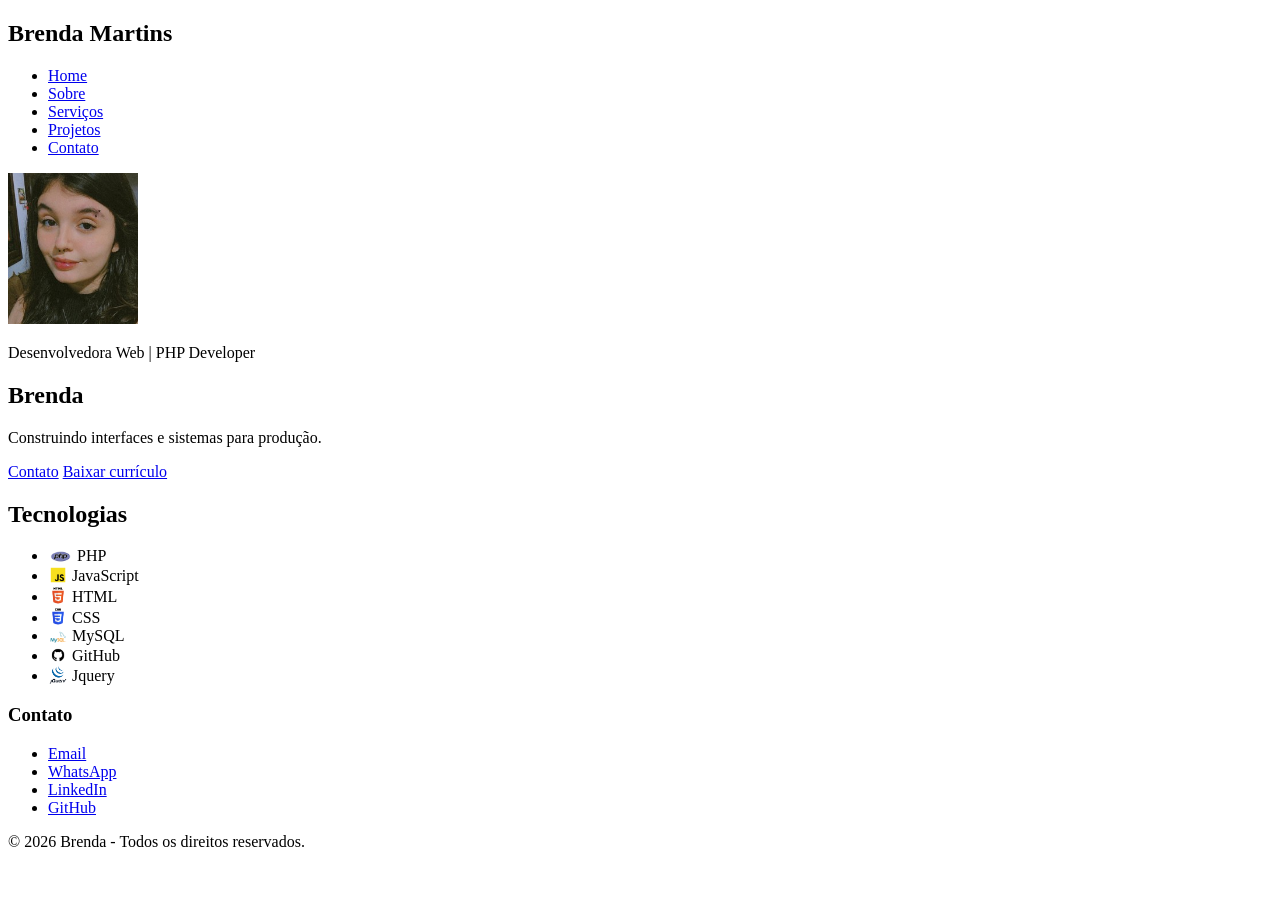
==== index.html @ ac7c5fce "trabalho finalizado 2026-04-12" ====
<!DOCTYPE html>
<html lang="pt-BR">
<head>
    <meta charset="UTF-8">
    <meta name="viewport" content="width=device-width, initial-scale=1.0">
    <title>Brenda | Portfólio</title>
</head>
<body>
    <header>
        <nav>
            <h1>Brenda Martins</h1>
            <ul>
                <li><a href="index.html">Home</a></li>
                <li><a href="sobre.html">Sobre</a></li>
                <li><a href="servicos.html">Serviços</a></li>
                <li><a href="projetos.html">Projetos</a></li>
                <li><a href="contato.html">Contato</a></li>
            </ul>
        </nav>
    </header>

    <main>
        <section id="home">
            <div>
                <img src="img/foto-brenda.jpg" alt="Foto de Brenda" width="130">
            </div>

            <div>
                <p>Desenvolvedora Web | PHP Developer</p>
                <h2>Brenda</h2>
                <p>Construindo interfaces e sistemas para produção.</p>

                <a href="contato.html">Contato</a>
                <a href="assets/curriculo-brenda.png" download>Baixar currículo</a>
            </div>
        </section>

        <section id="tecnologias">
            <h2>Tecnologias</h2>
            <ul>
                <li>
                    <img src="img/php.png" alt="Ícone PHP" width="25" style="vertical-align:bottom;">
                    <span>PHP</span>
                </li>
                <li>
                    <img src="img/js.png" alt="Ícone JavaScript" width="20" style="vertical-align:bottom;">
                    <span>JavaScript</span>
                </li>
                <li>
                    <img src="img/html.png" alt="Ícone HTML" width="20" style="vertical-align:bottom;">
                    <span>HTML</span>
                </li>
                <li>
                    <img src="img/css.png" alt="Ícone CSS" width="20" style="vertical-align:bottom;">
                    <span>CSS</span>
                </li>
                <li>
                    <img src="img/mysql.png" alt="Ícone MySQL" width="20" style="vertical-align:bottom;">
                    <span>MySQL</span>
                </li>
                <li>
                    <img src="img/github.png" alt="Ícone GitHub" width="20" style="vertical-align:bottom;">
                    <span>GitHub</span>
                </li>
                <li>
                    <img src="img/jquery.png" alt="Ícone JQuery" width="20" style="vertical-align:bottom;">
                    <span>Jquery</span>
                </li>
            </ul>
        </section>
    </main>

    <section>
        <h3>Contato</h3>
        <ul>
            <li><a href="https://mail.google.com/mail/u/0/?fs=1&to=brenda.martins85100@gmail.com&tf=cm" target="_blank">Email</a></li>
            <li><a href="https://wa.me/5551985100412" target="_blank">WhatsApp</a></li>
            <li><a href="https://linkedin.com/in/brenda-martins-b53106272" target="_blank">LinkedIn</a></li>
            <li><a href="https://github.com/BrendatMartins" target="_blank">GitHub</a></li>
        </ul>
    </section>

    <footer>
        <p>&copy; 2026 Brenda - Todos os direitos reservados.</p>
    </footer>
</body>
</html>
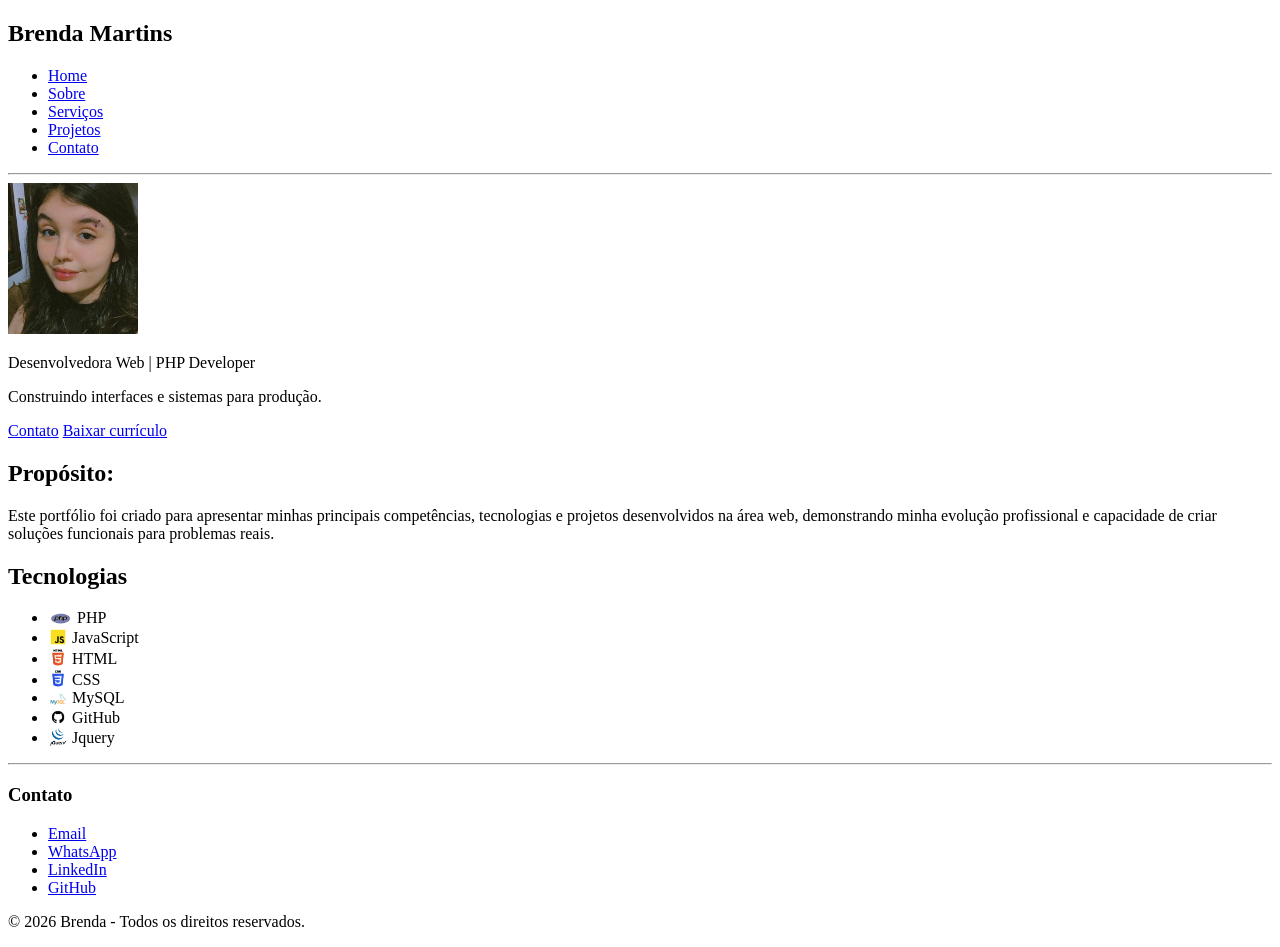
==== commit 45e538e6: "adicionando alguns pontos a mais porém finalizado 2026-04-13" ====
--- a/index.html
+++ b/index.html
@@ -19,6 +19,8 @@
         </nav>
     </header>
 
+    <hr>
+
     <main>
         <section id="home">
             <div>
@@ -27,12 +29,22 @@
 
             <div>
                 <p>Desenvolvedora Web | PHP Developer</p>
-                <h2>Brenda</h2>
                 <p>Construindo interfaces e sistemas para produção.</p>
 
                 <a href="contato.html">Contato</a>
                 <a href="assets/curriculo-brenda.png" download>Baixar currículo</a>
             </div>
+        </section>
+
+
+        <section id="proposito">
+            <h2>Propósito:</h2>
+            <p>
+                Este portfólio foi criado para apresentar minhas principais
+                competências, tecnologias e projetos desenvolvidos na área web,
+                demonstrando minha evolução profissional e capacidade de criar
+                soluções funcionais para problemas reais.
+            </p>
         </section>
 
         <section id="tecnologias">
@@ -70,6 +82,8 @@
         </section>
     </main>
 
+    <hr>
+
     <section>
         <h3>Contato</h3>
         <ul>
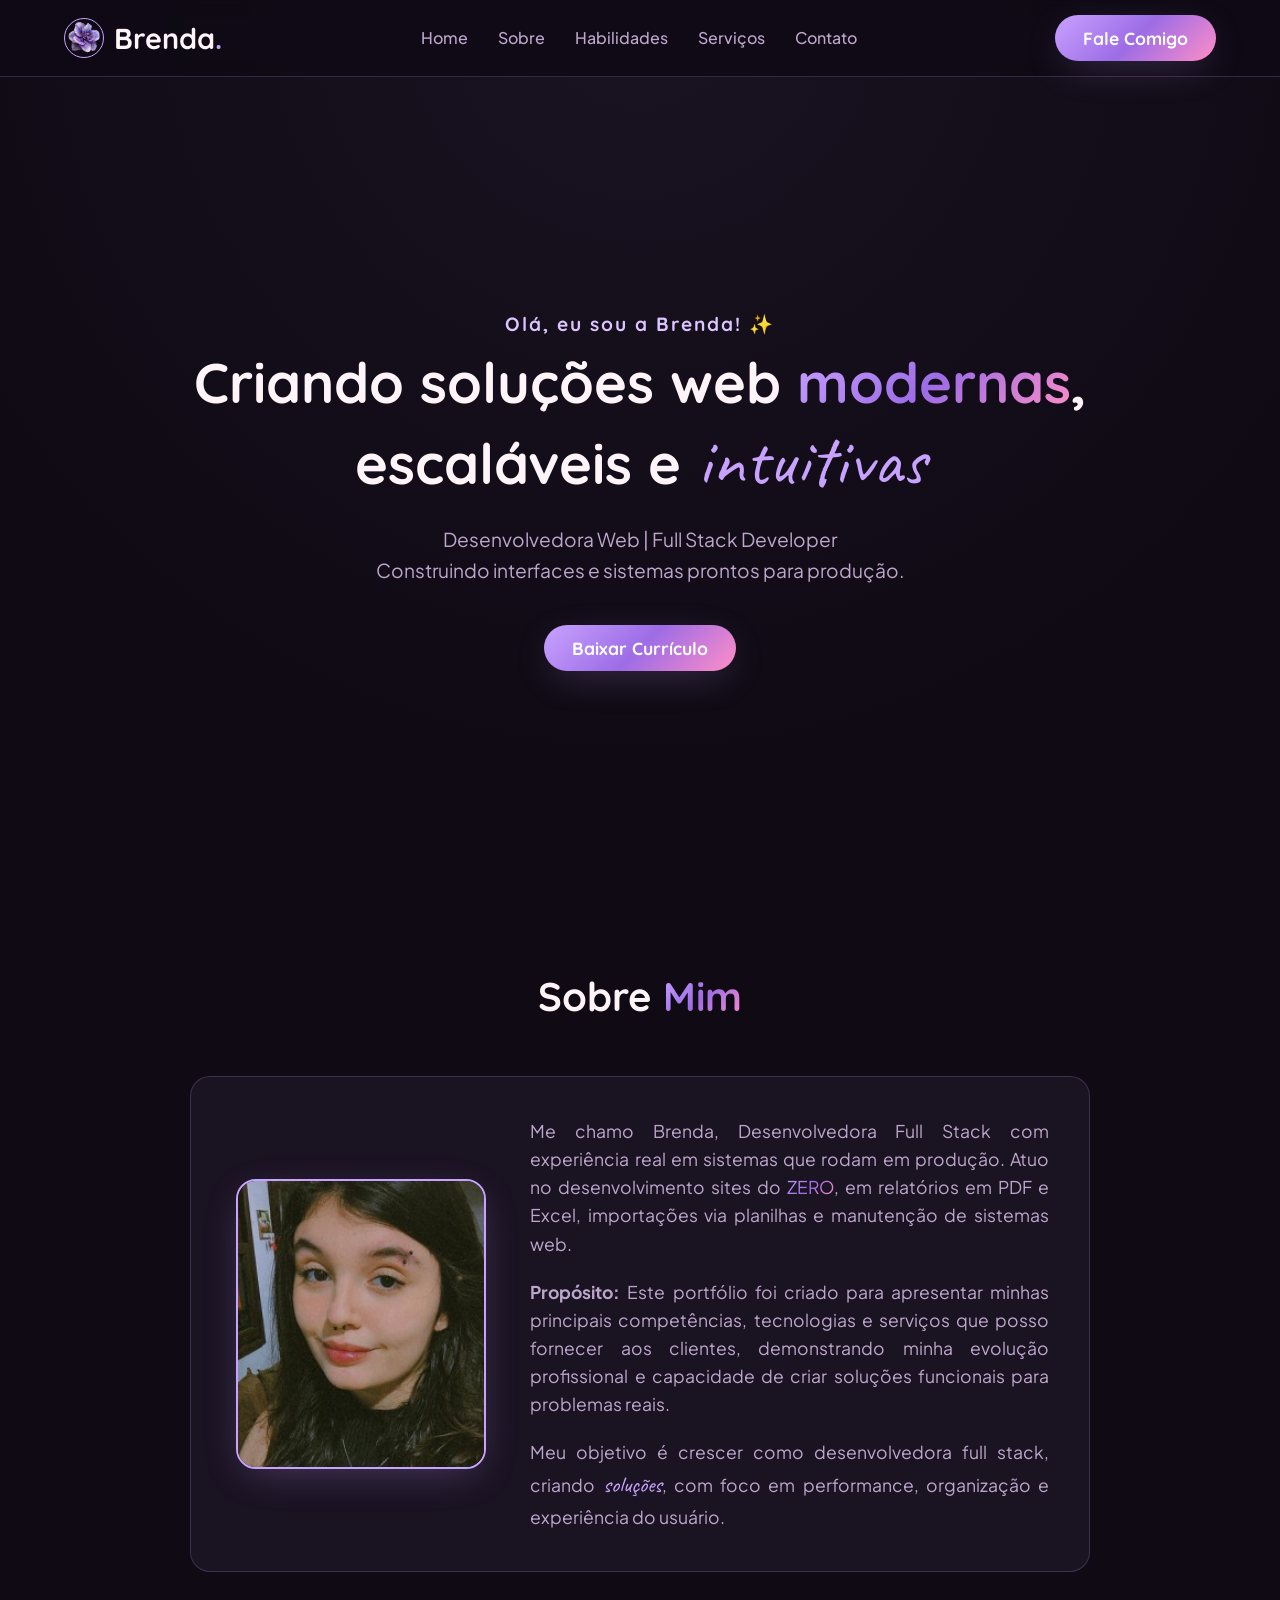
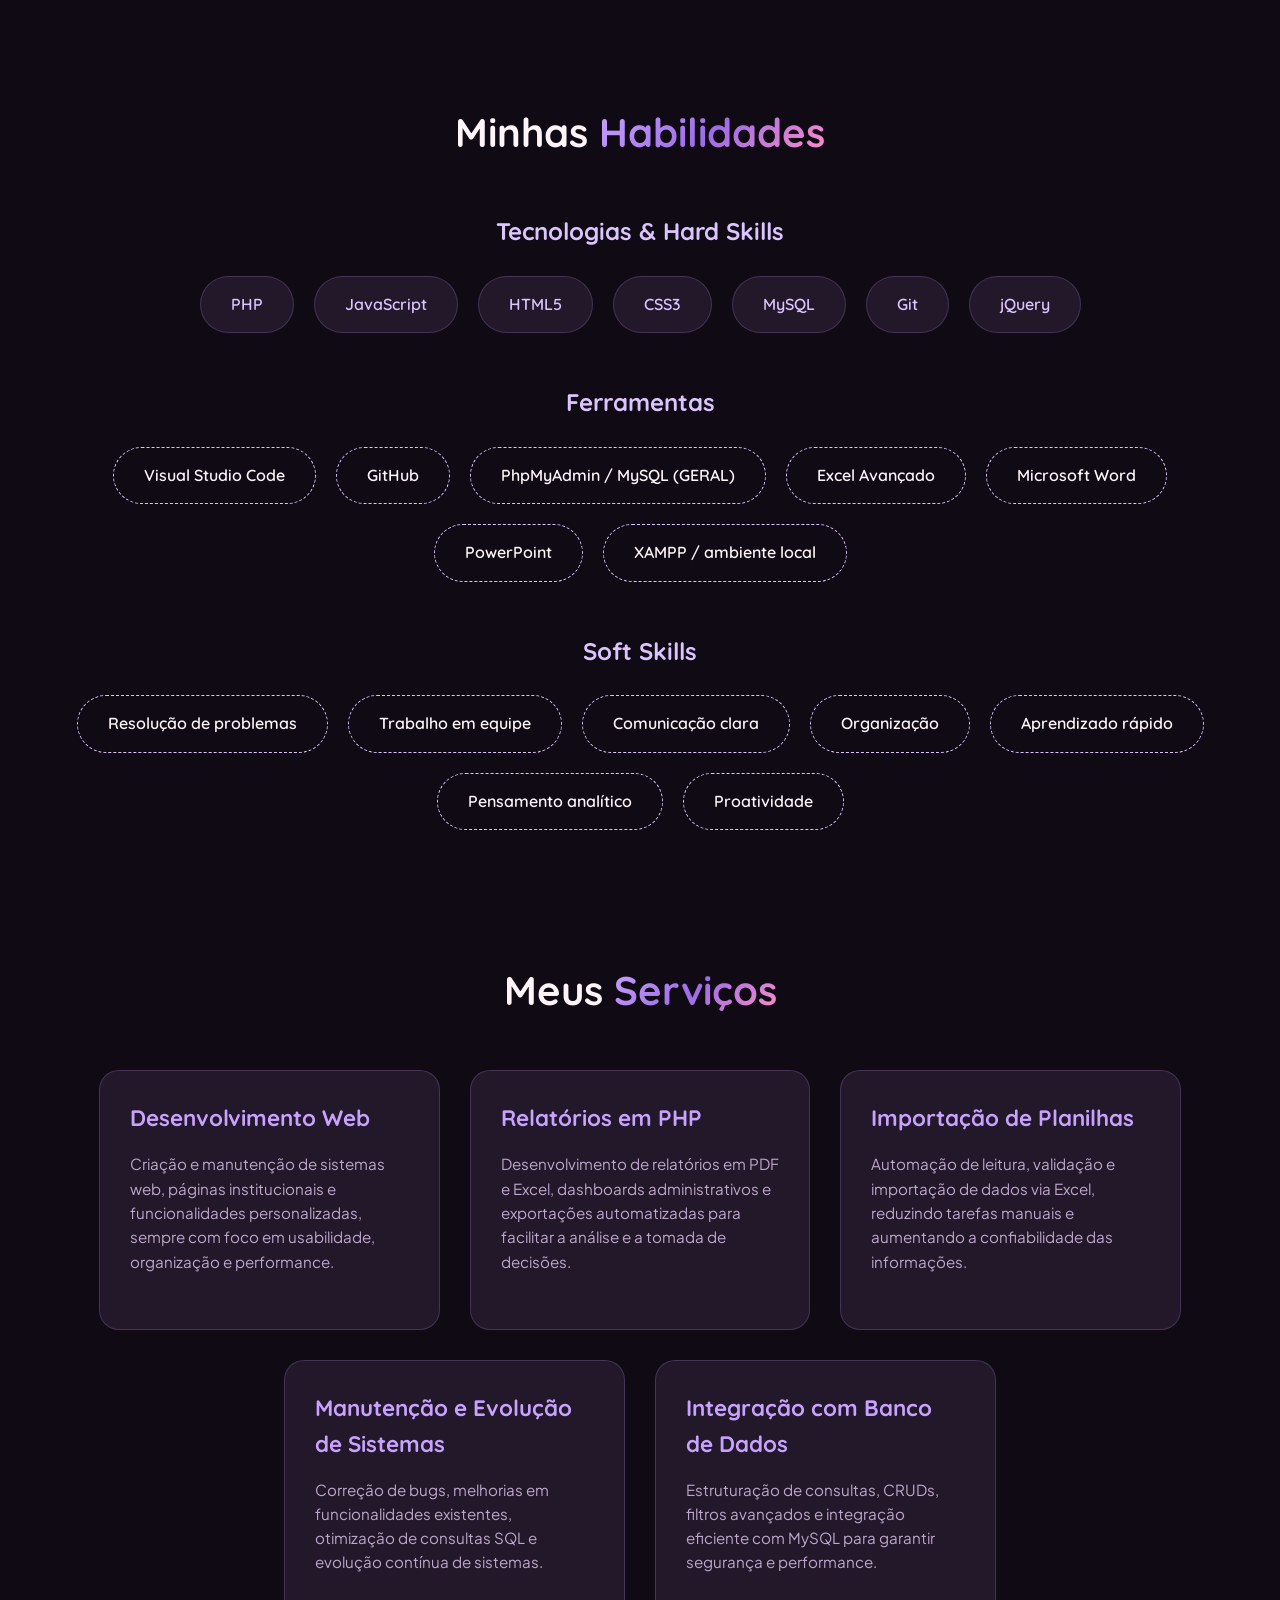
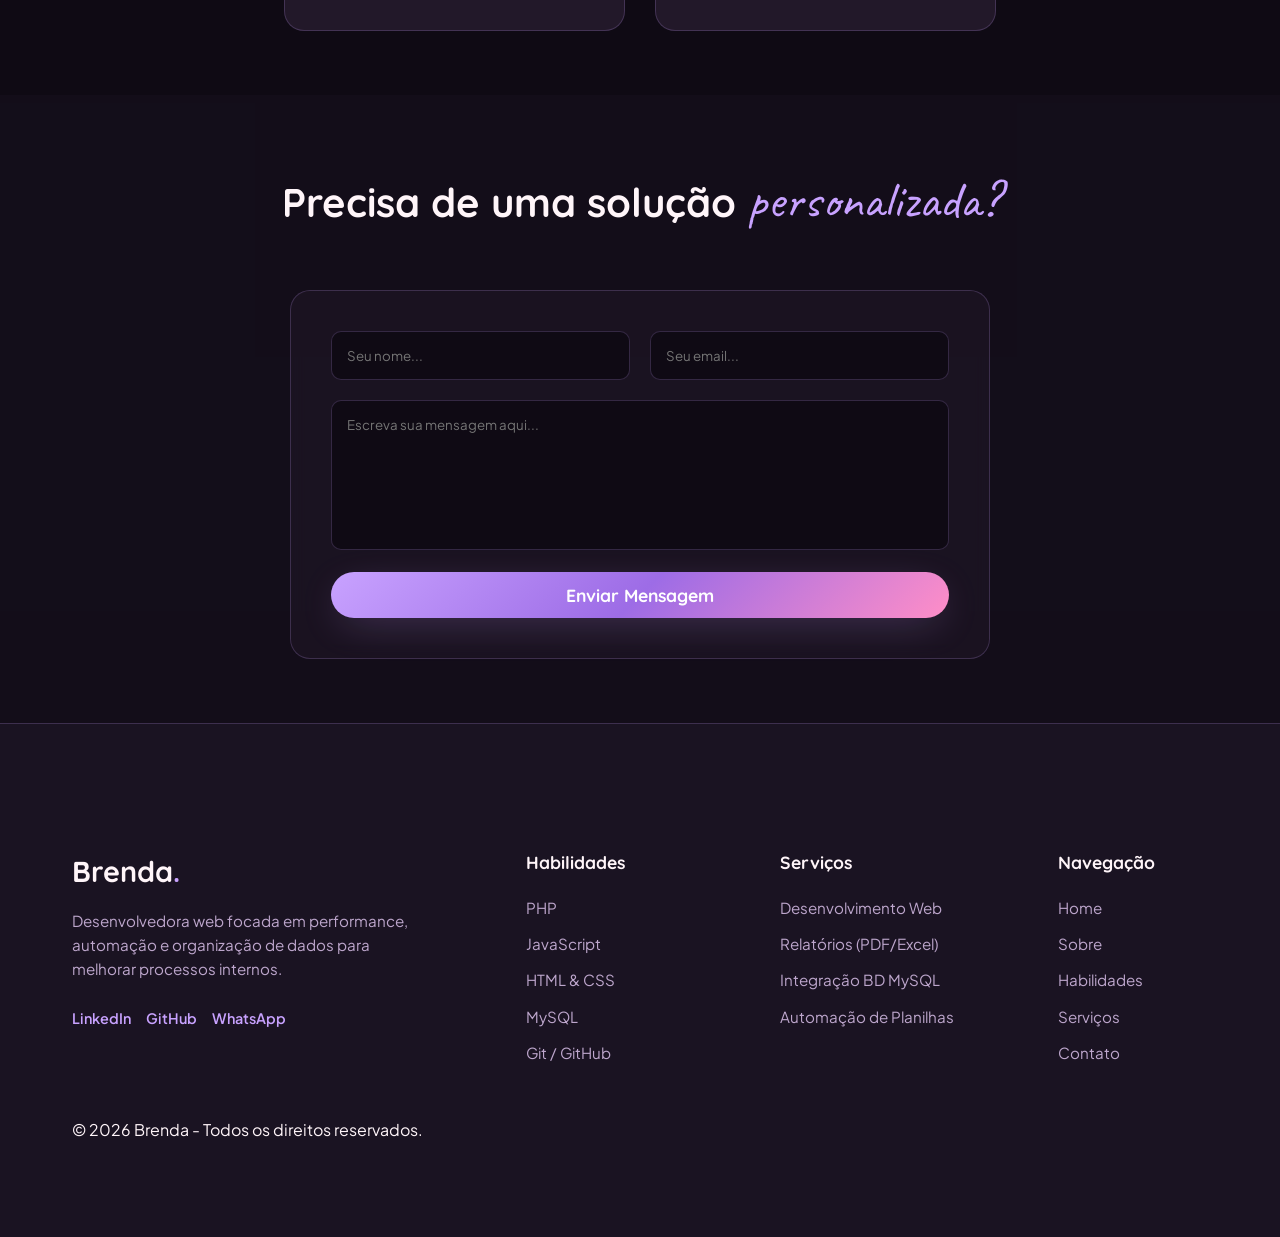
==== commit c1bc2970: "concluído! ultimo teste" ====
--- a/index.html
+++ b/index.html
@@ -1,101 +1,246 @@
 <!DOCTYPE html>
 <html lang="pt-BR">
-<head>
-    <meta charset="UTF-8">
-    <meta name="viewport" content="width=device-width, initial-scale=1.0">
-    <title>Brenda | Portfólio</title>
-</head>
-<body>
+  <head>
+    <meta charset="UTF-8" />
+    <meta name="viewport" content="width=device-width, initial-scale=1.0" />
+    
+    <link rel="icon" href="./img/flo.png" type="image/jpeg">
+
+    <link rel="preconnect" href="https://fonts.googleapis.com" />
+    <link rel="preconnect" href="https://fonts.gstatic.com" crossorigin />
+    <link href="https://fonts.googleapis.com/css2?family=Caveat:wght@500;700&family=Plus+Jakarta+Sans:wght@300;400;500;600&family=Quicksand:wght@500;600;700&display=swap" rel="stylesheet" />
+    
+    <link rel="stylesheet" href="./assets/css/style.css" />
+    <title>Brenda Martins | Portfólio</title>
+  </head>
+  <body>
     <header>
-        <nav>
-            <h1>Brenda Martins</h1>
+      <div class="logo">
+        <img src="./img/flo.png" alt="Logo Flor" class="nav-logo-img">
+        <a href="/">Brenda<span class="dot">.</span></a>
+      </div>
+
+      <nav>
+        <a href="#">Home</a>
+        <a href="#about">Sobre</a>
+        <a href="#skill">Habilidades</a>
+        <a href="#service">Serviços</a>
+        <a href="#contact">Contato</a>
+      </nav>
+
+      <div class="extra-nav">
+        <a href="#contact"><button class="btn-primary">Fale Comigo</button></a>
+      </div>
+
+      <div id="menu" class="hamburger-menu">
+        <svg width="30px" height="30px" viewBox="0 0 24 24" fill="none" stroke="#c8a2ff" stroke-width="2">
+          <path d="M4 18L20 18 M4 12L20 12 M4 6L20 6" stroke-linecap="round"/>
+        </svg>
+      </div>
+
+      <div id="nav-mobile" class="mobile-nav">
+        <div id="close-mobile" class="close">X</div>
+        <ul>
+          <li><a class="nav-link" href="#">Home</a></li>
+          <li><a class="nav-link" href="#about">Sobre</a></li>
+          <li><a class="nav-link" href="#skill">Habilidades</a></li>
+          <li><a class="nav-link" href="#service">Projetos</a></li>
+          <li><a class="nav-link" href="#contact">Contato</a></li>
+        </ul>
+      </div>
+    </header>
+
+    <section id="home" class="hero">
+      <div class="container">
+        <div class="content">
+          <h2 class="greeting">Olá, eu sou a Brenda! ✨</h2>
+          <h1>
+            Criando soluções web <span class="text-gradient">modernas</span>, <br> escaláveis e <span class="accent">intuitivas</span>
+          </h1>
+          <p>
+            Desenvolvedora Web | Full Stack Developer<br>
+            Construindo interfaces e sistemas prontos para produção.
+          </p>
+          
+          <div class="action-buttons">
+            <a href="assets/curriculo-brenda.png" download><button class="btn-primary float-anim">Baixar Currículo</button></a>
+          </div>
+        </div>
+      </div>
+    </section>
+
+    <section id="about" class="about">
+      <div class="container">
+        <h1 class="title">Sobre <span class="text-gradient">Mim</span></h1>
+        
+        <div class="about-me">
+          <div class="image-box">
+            <img src="img/foto-brenda.jpg" alt="Foto da Brenda">
+          </div>
+          
+          <div class="description">
+            <p>
+              Me chamo Brenda, Desenvolvedora Full Stack com experiência real em sistemas que rodam em produção.
+              Atuo no desenvolvimento sites do <span class="text-gradient">ZERO</span>, em relatórios em PDF e Excel,
+              importações via planilhas e manutenção de sistemas web.
+            </p>
+            <p>
+              <strong>Propósito:</strong> Este portfólio foi criado para apresentar minhas principais
+              competências, tecnologias e serviços que posso fornecer aos clientes,
+              demonstrando minha evolução profissional e capacidade de criar
+              soluções funcionais para problemas reais.
+            </p>
+            <p>
+              Meu objetivo é crescer como desenvolvedora full stack, criando <span class="accent">soluções</span>,
+              com foco em performance, organização e experiência do usuário.
+            </p>
+          </div>
+        </div>
+      </div>
+    </section>
+
+    <section id="skill" class="skill">
+      <div class="container">
+        <h1 class="title">Minhas <span class="text-gradient">Habilidades</span></h1>
+        
+        <h2 class="subtitle">Tecnologias & Hard Skills</h2>
+        <div class="skills">
+          <div class="skill-box">PHP</div>
+          <div class="skill-box">JavaScript</div>
+          <div class="skill-box">HTML5</div>
+          <div class="skill-box">CSS3</div>
+          <div class="skill-box">MySQL</div>
+          <div class="skill-box">Git</div>
+          <div class="skill-box">jQuery</div>
+        </div>
+
+        <h2 class="subtitle" style="margin-top: 50px;">Ferramentas</h2>
+        <div class="skills">
+          <div class="skill-box soft-skill">Visual Studio Code</div>
+          <div class="skill-box soft-skill">GitHub</div>
+          <div class="skill-box soft-skill">PhpMyAdmin / MySQL (GERAL)</div>
+          <div class="skill-box soft-skill">Excel Avançado</div>
+          <div class="skill-box soft-skill">Microsoft Word</div>
+          <div class="skill-box soft-skill">PowerPoint</div>
+          <div class="skill-box soft-skill">XAMPP / ambiente local</div>
+        </div>
+
+        <h2 class="subtitle" style="margin-top: 50px;">Soft Skills</h2>
+        <div class="skills">
+          <div class="skill-box soft-skill">Resolução de problemas</div>
+          <div class="skill-box soft-skill">Trabalho em equipe</div>
+          <div class="skill-box soft-skill">Comunicação clara</div>
+          <div class="skill-box soft-skill">Organização</div>
+          <div class="skill-box soft-skill">Aprendizado rápido</div>
+          <div class="skill-box soft-skill">Pensamento analítico</div>
+          <div class="skill-box soft-skill">Proatividade</div>
+        </div>
+      </div>
+    </section>
+
+    <section id="service" class="service">
+      <div class="container">
+        <h1 class="title">Meus <span class="text-gradient">Serviços</span></h1>
+        <div class="services">
+          <div class="card">
+            <div class="card-content">
+              <h1>Desenvolvimento Web</h1>
+              <p>Criação e manutenção de sistemas web, páginas institucionais e funcionalidades personalizadas, sempre com foco em usabilidade, organização e performance.</p>
+            </div>
+          </div>
+          <div class="card">
+            <div class="card-content">
+              <h1>Relatórios em PHP</h1>
+              <p>Desenvolvimento de relatórios em PDF e Excel, dashboards administrativos e exportações automatizadas para facilitar a análise e a tomada de decisões.</p>
+            </div>
+          </div>
+          <div class="card">
+            <div class="card-content">
+              <h1>Importação de Planilhas</h1>
+              <p>Automação de leitura, validação e importação de dados via Excel, reduzindo tarefas manuais e aumentando a confiabilidade das informações.</p>
+            </div>
+          </div>
+          <div class="card">
+              <div class="card-content">
+                <h1>Manutenção e Evolução de Sistemas</h1>
+                <p>Correção de bugs, melhorias em funcionalidades existentes, otimização de consultas SQL e evolução contínua de sistemas.</p>
+              </div>
+            </div>
+            <div class="card">
+              <div class="card-content">
+                <h1>Integração com Banco de Dados</h1>
+                <p>Estruturação de consultas, CRUDs, filtros avançados e integração eficiente com MySQL para garantir segurança e performance.</p>
+            </div>
+        </div>
+      </div>
+    </section>
+
+<section id="contact" class="contact">
+      <div class="container">
+        <h1 class="title">Precisa de uma solução <span class="accent">personalizada?</span></h1>
+        <form action="https://formsubmit.co/brenda.martins85100@gmail.com" method="POST" class="contact-form glass-panel">
+            <input type="hidden" name="_captcha" value="false">
+            <input type="hidden" name="_next" value="">
+          <div class="input">
+            <input type="text" name="nome" placeholder="Seu nome..." required />
+            <input type="email" name="email" placeholder="Seu email..." required />
+          </div>
+            <textarea name="mensagem" placeholder="Escreva sua mensagem aqui..." required></textarea>
+            <button type="submit" class="btn-primary" style="width: 100%; margin-top: 15px;">Enviar Mensagem</button>
+        </form>
+      </div>
+    </section>
+
+    <footer>
+      <div class="container footer-wrapper">
+        <div class="profile">
+          <h2>Brenda<span class="dot">.</span></h2>
+          <p>Desenvolvedora web focada em performance, automação e organização de dados para melhorar processos internos.</p>
+          
+          <div class="social-media-container">
+            <a href="https://www.linkedin.com/in/brendatamartins" target="_blank" class="social-link">LinkedIn</a>
+            <a href="https://github.com/BrendatMartins" target="_blank" class="social-link">GitHub</a>
+            <a href="https://wa.me/5551985100412" target="_blank" class="social-link">WhatsApp</a>
+          </div>
+        </div>
+
+        <div class="link-container">
+          <div class="footer-col">
+            <h3>Habilidades</h3>
             <ul>
-                <li><a href="index.html">Home</a></li>
-                <li><a href="sobre.html">Sobre</a></li>
-                <li><a href="servicos.html">Serviços</a></li>
-                <li><a href="projetos.html">Projetos</a></li>
-                <li><a href="contato.html">Contato</a></li>
+              <li>PHP</li>
+              <li>JavaScript</li>
+              <li>HTML & CSS</li>
+              <li>MySQL</li>
+              <li>Git / GitHub</li>
             </ul>
-        </nav>
-    </header>
-
-    <hr>
-
-    <main>
-        <section id="home">
-            <div>
-                <img src="img/foto-brenda.jpg" alt="Foto de Brenda" width="130">
-            </div>
-
-            <div>
-                <p>Desenvolvedora Web | PHP Developer</p>
-                <p>Construindo interfaces e sistemas para produção.</p>
-
-                <a href="contato.html">Contato</a>
-                <a href="assets/curriculo-brenda.png" download>Baixar currículo</a>
-            </div>
-        </section>
-
-
-        <section id="proposito">
-            <h2>Propósito:</h2>
-            <p>
-                Este portfólio foi criado para apresentar minhas principais
-                competências, tecnologias e projetos desenvolvidos na área web,
-                demonstrando minha evolução profissional e capacidade de criar
-                soluções funcionais para problemas reais.
-            </p>
-        </section>
-
-        <section id="tecnologias">
-            <h2>Tecnologias</h2>
+          </div>
+
+          <div class="footer-col">
+            <h3>Serviços</h3>
             <ul>
-                <li>
-                    <img src="img/php.png" alt="Ícone PHP" width="25" style="vertical-align:bottom;">
-                    <span>PHP</span>
-                </li>
-                <li>
-                    <img src="img/js.png" alt="Ícone JavaScript" width="20" style="vertical-align:bottom;">
-                    <span>JavaScript</span>
-                </li>
-                <li>
-                    <img src="img/html.png" alt="Ícone HTML" width="20" style="vertical-align:bottom;">
-                    <span>HTML</span>
-                </li>
-                <li>
-                    <img src="img/css.png" alt="Ícone CSS" width="20" style="vertical-align:bottom;">
-                    <span>CSS</span>
-                </li>
-                <li>
-                    <img src="img/mysql.png" alt="Ícone MySQL" width="20" style="vertical-align:bottom;">
-                    <span>MySQL</span>
-                </li>
-                <li>
-                    <img src="img/github.png" alt="Ícone GitHub" width="20" style="vertical-align:bottom;">
-                    <span>GitHub</span>
-                </li>
-                <li>
-                    <img src="img/jquery.png" alt="Ícone JQuery" width="20" style="vertical-align:bottom;">
-                    <span>Jquery</span>
-                </li>
+              <li>Desenvolvimento Web</li>
+              <li>Relatórios (PDF/Excel)</li>
+              <li>Integração BD MySQL</li>
+              <li>Automação de Planilhas</li>
             </ul>
-        </section>
-    </main>
-
-    <hr>
-
-    <section>
-        <h3>Contato</h3>
-        <ul>
-            <li><a href="https://mail.google.com/mail/u/0/?fs=1&to=brenda.martins85100@gmail.com&tf=cm" target="_blank">Email</a></li>
-            <li><a href="https://wa.me/5551985100412" target="_blank">WhatsApp</a></li>
-            <li><a href="https://linkedin.com/in/brenda-martins-b53106272" target="_blank">LinkedIn</a></li>
-            <li><a href="https://github.com/BrendatMartins" target="_blank">GitHub</a></li>
-        </ul>
-    </section>
-
-    <footer>
-        <p>&copy; 2026 Brenda - Todos os direitos reservados.</p>
+          </div>
+
+          <div class="footer-col">
+            <h3>Navegação</h3>
+            <ul>
+              <li><a href="#">Home</a></li>
+              <li><a href="#about">Sobre</a></li>
+              <li><a href="#skill">Habilidades</a></li>
+              <li><a href="#service">Serviços</a></li>
+              <li><a href="#contact">Contato</a></li>
+            </ul>
+          </div>
+        </div>
+            <p>&copy; 2026 Brenda - Todos os direitos reservados.</p>
+      </div>
     </footer>
-</body>
+
+    <script src="/assets/js/script.js"></script>
+  </body>
 </html>
--- a/assets/css/style.css
+++ b/assets/css/style.css
@@ -0,0 +1,505 @@
+/* corzinhas u-u */
+:root {
+  --bg-color: #0f0a14;
+  --surface-color: #1a1322;
+  --card-color: #221829;
+  
+  --lilac: #c8a2ff;
+  --lilac-soft: #dcc4ff;
+  --purple: #9d6ce6;
+  --pink-accent: #ff8ec7;
+  --text-light: #fff5f9;
+  --text-muted: #bda6cc;
+
+  --gradient-main: linear-gradient(135deg, var(--lilac) 0%, var(--purple) 50%, var(--pink-accent) 100%);
+  --glass-border: rgba(200, 162, 255, 0.2); 
+  --glow-shadow: 0 10px 40px -10px rgba(200, 162, 255, 0.3);
+}
+
+/*fonts*/
+* {
+  margin: 0;
+  padding: 0;
+  box-sizing: border-box;
+}
+
+html {
+  scroll-behavior: smooth;
+}
+
+section {
+  scroll-margin-top: 95px; 
+}
+
+body {
+  background-color: var(--bg-color);
+  color: var(--text-light);
+  font-family: 'Plus Jakarta Sans', sans-serif;
+  line-height: 1.6;
+  overflow-x: hidden;
+}
+
+h1, h2, h3, .title, .logo {
+  font-family: 'Quicksand', sans-serif;
+}
+
+.accent {
+  font-family: 'Caveat', cursive;
+  color: var(--lilac);
+  font-size: 1.3em;
+  font-weight: normal;
+}
+
+.text-gradient {
+  background: var(--gradient-main);
+  -webkit-background-clip: text;
+  -webkit-text-fill-color: transparent;
+}
+
+.dot {
+  color: var(--lilac);
+}
+
+.container {
+  max-width: 1200px;
+  margin: 0 auto;
+  padding: 4rem 2rem;
+}
+
+.title {
+  text-align: center;
+  font-size: 2.5rem;
+  margin-bottom: 3rem;
+}
+
+/*visual*/
+.btn-primary {
+  background: var(--gradient-main);
+  color: #fff;
+  border: none;
+  padding: 12px 28px;
+  border-radius: 50px;
+  font-family: 'Quicksand', sans-serif;
+  font-weight: 700;
+  font-size: 1.1rem;
+  cursor: pointer;
+  box-shadow: var(--glow-shadow);
+  transition: transform 0.3s, box-shadow 0.3s;
+}
+
+.btn-primary:hover {
+  transform: translateY(-3px);
+  box-shadow: 0 15px 40px -5px rgba(200, 162, 255, 0.5);
+}
+
+.btn-outline {
+  background: transparent;
+  color: var(--lilac);
+  border: 1px solid var(--lilac);
+  padding: 8px 20px;
+  border-radius: 50px;
+  cursor: pointer;
+  transition: 0.3s;
+}
+
+.btn-outline:hover {
+  background: var(--lilac);
+  color: var(--bg-color);
+}
+
+.action-buttons {
+  display: flex;
+  gap: 15px;
+  justify-content: center;
+  align-items: center;
+  margin-top: 30px;
+}
+
+/*header*/
+header {
+  position: fixed;
+  top: 0;
+  width: 100%;
+  background-color: rgba(15, 10, 20, 0.85);
+  backdrop-filter: blur(10px);
+  border-bottom: 1px solid var(--glass-border);
+  display: flex;
+  justify-content: space-between;
+  align-items: center;
+  padding: 15px 5%;
+  z-index: 1000;
+}
+
+/*logo imagem*/
+header .logo {
+  display: flex;
+  align-items: center;
+  gap: 10px;
+}
+
+header .nav-logo-img {
+  width: 40px;
+  height: 40px;
+  border-radius: 50%; /*ajusta p deixar redonto*/
+  object-fit: cover;
+  border: 1px solid var(--lilac);
+}
+
+header .logo a {
+  color: var(--text-light);
+  text-decoration: none;
+  font-size: 1.8rem;
+  font-weight: 700;
+}
+
+header nav {
+  display: flex;
+  gap: 30px;
+}
+
+header nav a {
+  color: var(--text-muted);
+  text-decoration: none;
+  font-weight: 500;
+  transition: color 0.3s;
+}
+
+header nav a:hover {
+  color: var(--lilac);
+}
+
+header .hamburger-menu { display: none; }
+header .mobile-nav { display: none; }
+
+/*hero*/
+.hero {
+  min-height: 100vh;
+  display: flex;
+  align-items: center;
+  justify-content: center;
+  text-align: center;
+  padding-top: 80px;
+  background: radial-gradient(circle at top, var(--surface-color) 0%, var(--bg-color) 70%);
+}
+
+.hero .greeting {
+  color: var(--lilac-soft);
+  font-size: 1.2rem;
+  margin-bottom: 10px;
+  letter-spacing: 2px;
+}
+
+.hero h1 {
+  font-size: 3.5rem;
+  line-height: 1.2;
+  margin-bottom: 20px;
+}
+
+.hero p {
+  color: var(--text-muted);
+  font-size: 1.2rem;
+  margin-bottom: 40px;
+}
+
+/*sobre mim c minha foto*/
+.about .about-me {
+  max-width: 900px;
+  margin: 0 auto;
+  background: var(--surface-color);
+  padding: 40px;
+  border-radius: 20px;
+  border: 1px solid var(--glass-border);
+  display: flex;
+  align-items: center;
+  gap: 40px;
+}
+
+.about .image-box {
+  flex: 1;
+  display: flex;
+  justify-content: center;
+}
+
+.about .image-box img {
+  width: 100%;
+  max-width: 250px;
+  border-radius: 20px;
+  border: 2px solid var(--lilac);
+  box-shadow: var(--glow-shadow); /* efeito na foto */
+}
+
+.about .description {
+  flex: 2;
+}
+
+.about .description p {
+  margin-bottom: 20px;
+  font-size: 1.1rem;
+  color: var(--text-muted);
+  text-align: justify;
+}
+
+.about .description p:last-child {
+  margin-bottom: 0;
+}
+
+/* skillsss */
+.subtitle {
+  text-align: center;
+  color: var(--lilac-soft);
+  margin-bottom: 25px;
+  font-family: 'Quicksand', sans-serif;
+  font-size: 1.5rem;
+}
+
+.skills {
+  display: flex;
+  flex-wrap: wrap;
+  justify-content: center;
+  gap: 20px;
+}
+
+.skill-box {
+  background: var(--card-color);
+  border: 1px solid var(--glass-border);
+  padding: 15px 30px;
+  border-radius: 50px;
+  font-family: 'Quicksand', sans-serif;
+  font-weight: 600;
+  color: var(--lilac-soft);
+  transition: 0.3s;
+}
+
+.skill-box:hover {
+  transform: translateY(-5px);
+  border-color: var(--lilac);
+  box-shadow: var(--glow-shadow);
+  color: var(--lilac);
+}
+
+.skill-box.soft-skill {
+  background: transparent;
+  border: 1px dashed var(--lilac-soft);
+  color: var(--text-light);
+}
+
+.skill-box.soft-skill:hover {
+  border-style: solid;
+  border-color: var(--pink-accent);
+  color: var(--pink-accent);
+}
+
+/* meus projetos */
+.services {
+  display: flex;
+  flex-wrap: wrap;
+  gap: 30px;
+  justify-content: center;
+}
+
+.card {
+  background: var(--card-color);
+  width: 30%;
+  min-width: 300px;
+  border-radius: 20px;
+  border: 1px solid var(--glass-border);
+  transition: transform 0.4s, border-color 0.4s;
+  padding: 30px;
+  display: flex;
+  flex-direction: column;
+}
+
+.card:hover {
+  transform: translateY(-10px);
+  border-color: var(--lilac);
+  box-shadow: var(--glow-shadow);
+}
+
+.card-content h1 {
+  font-size: 1.4rem;
+  margin-bottom: 15px;
+  color: var(--lilac);
+}
+
+.card-content p {
+  color: var(--text-muted);
+  margin-bottom: 25px;
+  font-size: 0.95rem;
+  flex-grow: 1;
+}
+
+/* contactsss */
+.contact {
+  background-color: rgba(26, 19, 34, 0.4);
+}
+
+.glass-panel {
+  background: rgba(34, 24, 41, 0.5);
+  border: 1px solid var(--glass-border);
+  backdrop-filter: blur(8px);
+  padding: 40px;
+  border-radius: 20px;
+  max-width: 700px;
+  margin: 0 auto;
+}
+
+.contact-form .input {
+  display: flex;
+  gap: 20px;
+  margin-bottom: 20px;
+}
+
+.contact-form input,
+.contact-form textarea {
+  width: 100%;
+  padding: 15px;
+  background: var(--bg-color);
+  border: 1px solid var(--glass-border);
+  color: var(--text-light);
+  border-radius: 10px;
+  font-family: 'Plus Jakarta Sans', sans-serif;
+}
+
+.contact-form input:focus,
+.contact-form textarea:focus {
+  outline: none;
+  border-color: var(--lilac);
+  box-shadow: 0 0 10px rgba(200, 162, 255, 0.2);
+}
+
+.contact-form textarea {
+  height: 150px;
+  resize: none;
+}
+
+/* footer */
+footer {
+  background-color: var(--surface-color);
+  border-top: 1px solid var(--glass-border);
+  padding: 60px 0 30px;
+}
+
+footer .footer-wrapper {
+  display: flex;
+  justify-content: space-between;
+  flex-wrap: wrap;
+  gap: 40px;
+}
+
+footer .profile {
+  width: 30%;
+  min-width: 250px;
+}
+
+footer .profile h2 {
+  font-size: 1.8rem;
+  margin-bottom: 15px;
+}
+
+footer .profile p {
+  color: var(--text-muted);
+  font-size: 0.95rem;
+  margin-bottom: 25px;
+}
+
+footer .social-media-container {
+  display: flex;
+  gap: 15px;
+}
+
+footer .social-link {
+  color: var(--lilac);
+  text-decoration: none;
+  font-size: 0.9rem;
+  font-weight: 600;
+  transition: color 0.3s;
+}
+
+footer .social-link:hover {
+  color: var(--pink-accent);
+}
+
+footer .link-container {
+  width: 60%;
+  display: flex;
+  justify-content: space-between;
+  flex-wrap: wrap;
+  gap: 20px;
+}
+
+footer .footer-col {
+  min-width: 150px;
+}
+
+footer .footer-col h3 {
+  font-size: 1.1rem;
+  color: var(--text-light);
+  margin-bottom: 20px;
+}
+
+footer .footer-col ul {
+  list-style: none;
+}
+
+footer .footer-col ul li {
+  margin-bottom: 12px;
+  color: var(--text-muted);
+  font-size: 0.95rem;
+}
+
+footer .footer-col ul a {
+  color: var(--text-muted);
+  text-decoration: none;
+  transition: color 0.3s;
+}
+
+footer .footer-col ul a:hover {
+  color: var(--lilac);
+}
+
+/* animação */
+.float-anim {
+  animation: float 4s ease-in-out infinite;
+}
+
+@keyframes float {
+  0%, 100% { transform: translateY(0); }
+  50% { transform: translateY(-8px); }
+}
+
+/* responsividade */
+@media screen and (max-width: 900px) {
+  .card { width: 45%; }
+  .contact-form .input { flex-direction: column; }
+  footer .profile, footer .link-container { width: 100%; }
+}
+
+@media screen and (max-width: 768px) {
+  .hero h1 { font-size: 2.5rem; }
+  .card { width: 100%; }
+  
+  .about .about-me {
+    flex-direction: column;
+    text-align: center;
+  }
+  
+  header nav, header .extra-nav { display: none; }
+  header .hamburger-menu { display: block; cursor: pointer; color: var(--lilac); }
+
+  header .mobile-nav {
+    position: fixed; top: 0; left: 0; width: 100%; height: 100vh;
+    background-color: var(--bg-color);
+    display: flex; flex-direction: column; justify-content: center; align-items: center;
+    transform: translateY(-100%); transition: 0.3s; z-index: 2000;
+  }
+  header .mobile-nav.show { transform: translateY(0); }
+  header .mobile-nav .close { position: absolute; top: 20px; right: 20px; font-size: 2rem; cursor: pointer; color: var(--lilac); }
+  header .mobile-nav ul { list-style: none; text-align: center; }
+  header .mobile-nav a { color: var(--text-light); font-size: 2rem; text-decoration: none; line-height: 3; }
+}
+
+@media screen and (max-width: 600px) {
+  .action-buttons { flex-direction: column; width: 100%; }
+  .action-buttons button { width: 100%; }
+  footer .link-container { flex-direction: column; gap: 30px; }
+}
